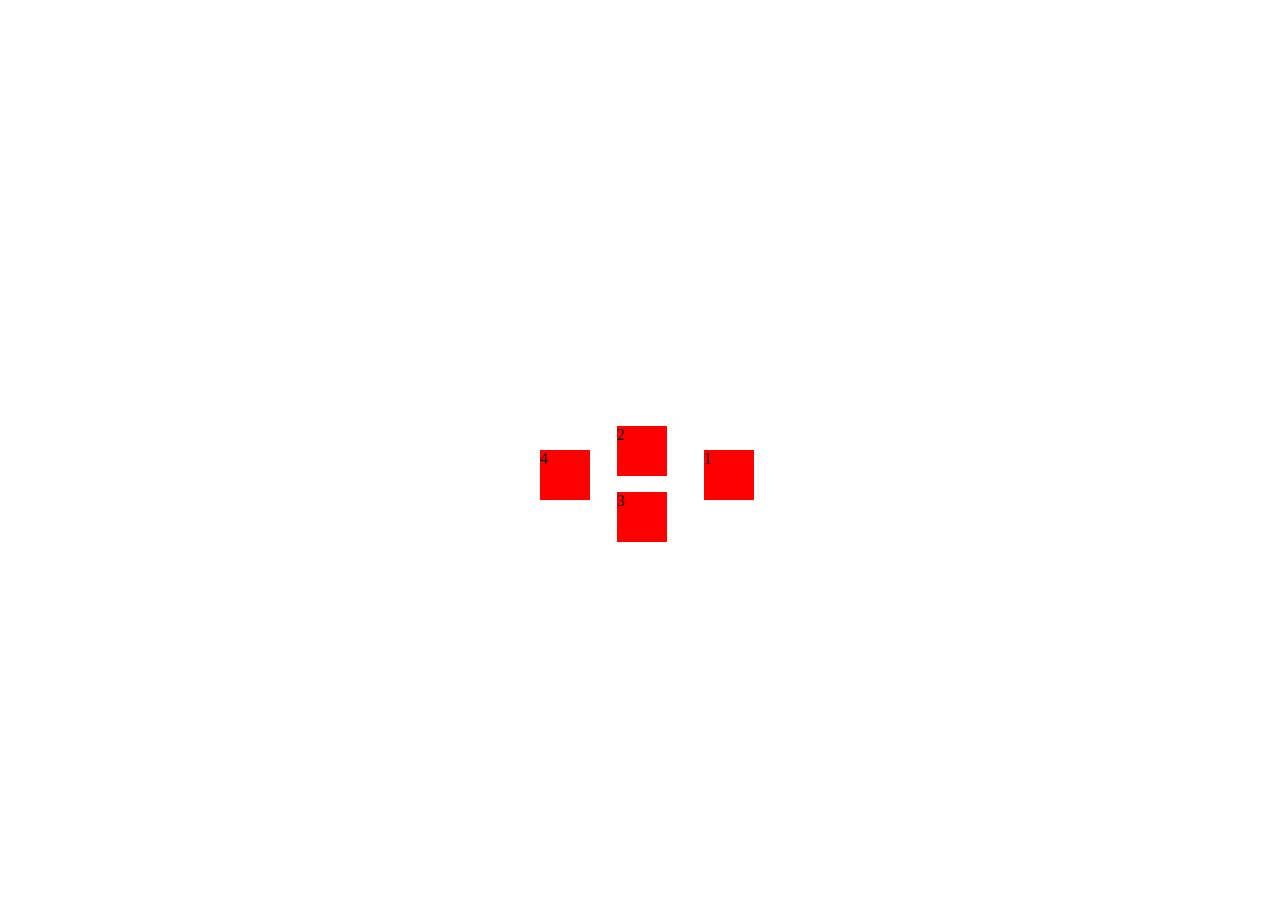
==== project/index.html @ bd3d5cb5 "commit" ====
<!doctype html>
<html lang="en">
  <head>
    <meta charset="UTF-8" />
    <meta name="viewport" content="width=device-width, initial-scale=1.0" />
    <title>training</title>
    <style>
      * {
        padding: 0;
        margin: 0;
        box-sizing: border-box;
      }

      body {
        height: 100vh;
        display: flex;
        align-items: center;
        justify-content: center;
      }

      .box {
        position: relative;
        background-color: black;
        width: 200px;
      }

      .container {
        position: absolute;
        /* margin: 20px; */
        width: 50px;
        height: 50px;
        background-color: red;
      }

      .container1 {
        left: 164px;
      }

      .container2 {
        top: -24px;
        left: 77px;
      }

      .container3 {
        top: 42px;
        left: 77px;
      }
    </style>
  </head>
  <body>
    <div class="box">
      <div class="container container1">1</div>
      <div class="container container2">2</div>
      <div class="container container3">3</div>
      <div class="container container4">4</div>
    </div>
  </body>
</html>
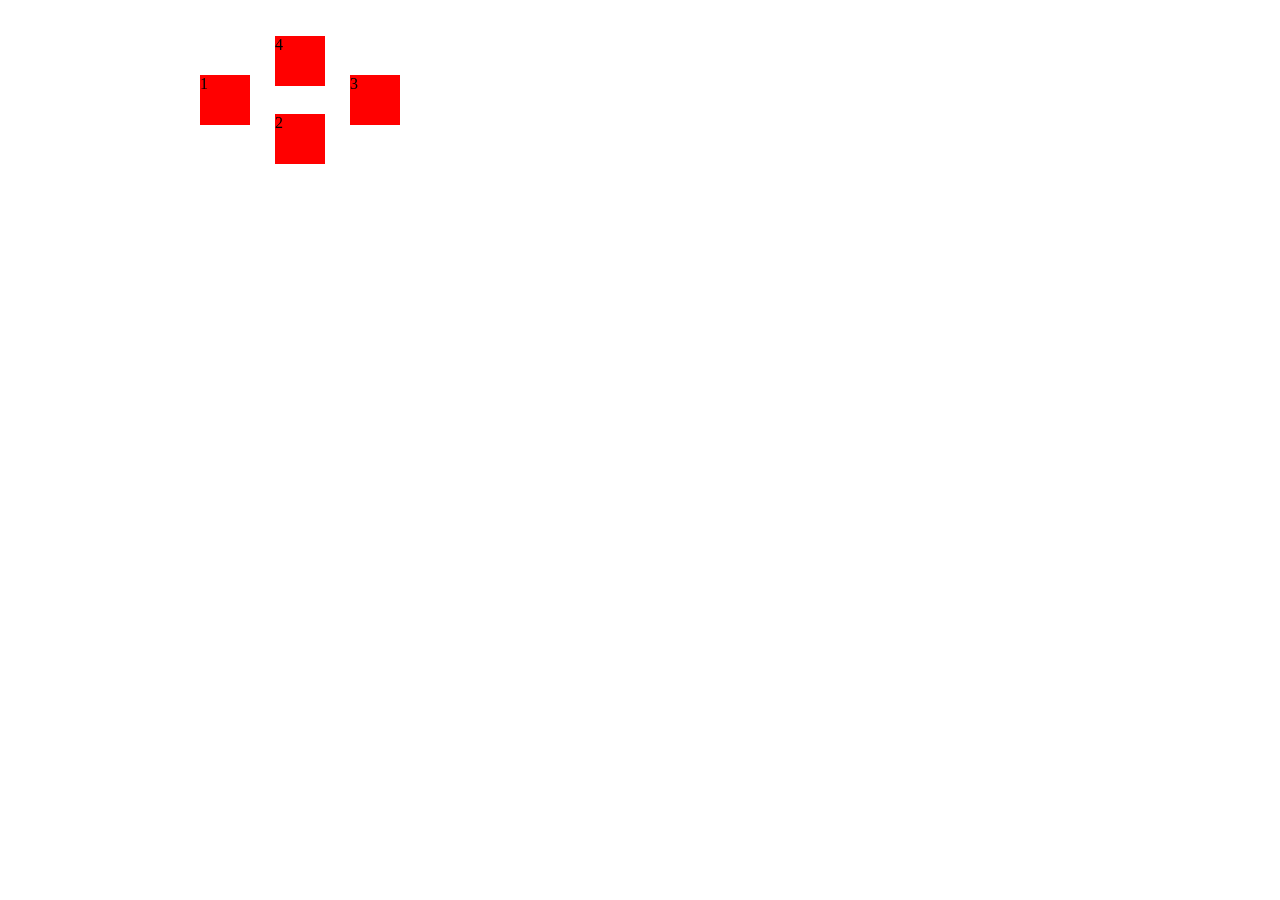
==== commit 8a21dfe1: "commit" ====
--- a/project/index.html
+++ b/project/index.html
@@ -11,39 +11,46 @@
         box-sizing: border-box;
       }
 
-      body {
-        height: 100vh;
-        display: flex;
-        align-items: center;
-        justify-content: center;
-      }
-
       .box {
-        position: relative;
-        background-color: black;
-        width: 200px;
+        display: grid;
+        grid-template-columns: repeat(3, 200px);
+        grid-template-rows: repeat(3, 200px);
+        /* row-gap: 20px; */
       }
 
       .container {
-        position: absolute;
-        /* margin: 20px; */
         width: 50px;
         height: 50px;
         background-color: red;
       }
 
       .container1 {
-        left: 164px;
+        align-self: center;
+        justify-self: start;
+        grid-column: -3;
+        grid-row: 1;
       }
 
       .container2 {
-        top: -24px;
-        left: 77px;
+        grid-column: -3;
+        grid-row: 1;
+        align-self: end;
+        justify-self: center;
+        margin-bottom: 36px;
       }
 
       .container3 {
-        top: 42px;
-        left: 77px;
+        align-self: center;
+        justify-self: end;
+        grid-column: -3;
+        grid-row: 1;
+      }
+
+      .container4 {
+        grid-column: -3;
+        grid-row: 1;
+        justify-self: center;
+        margin-top: 36px;
       }
     </style>
   </head>
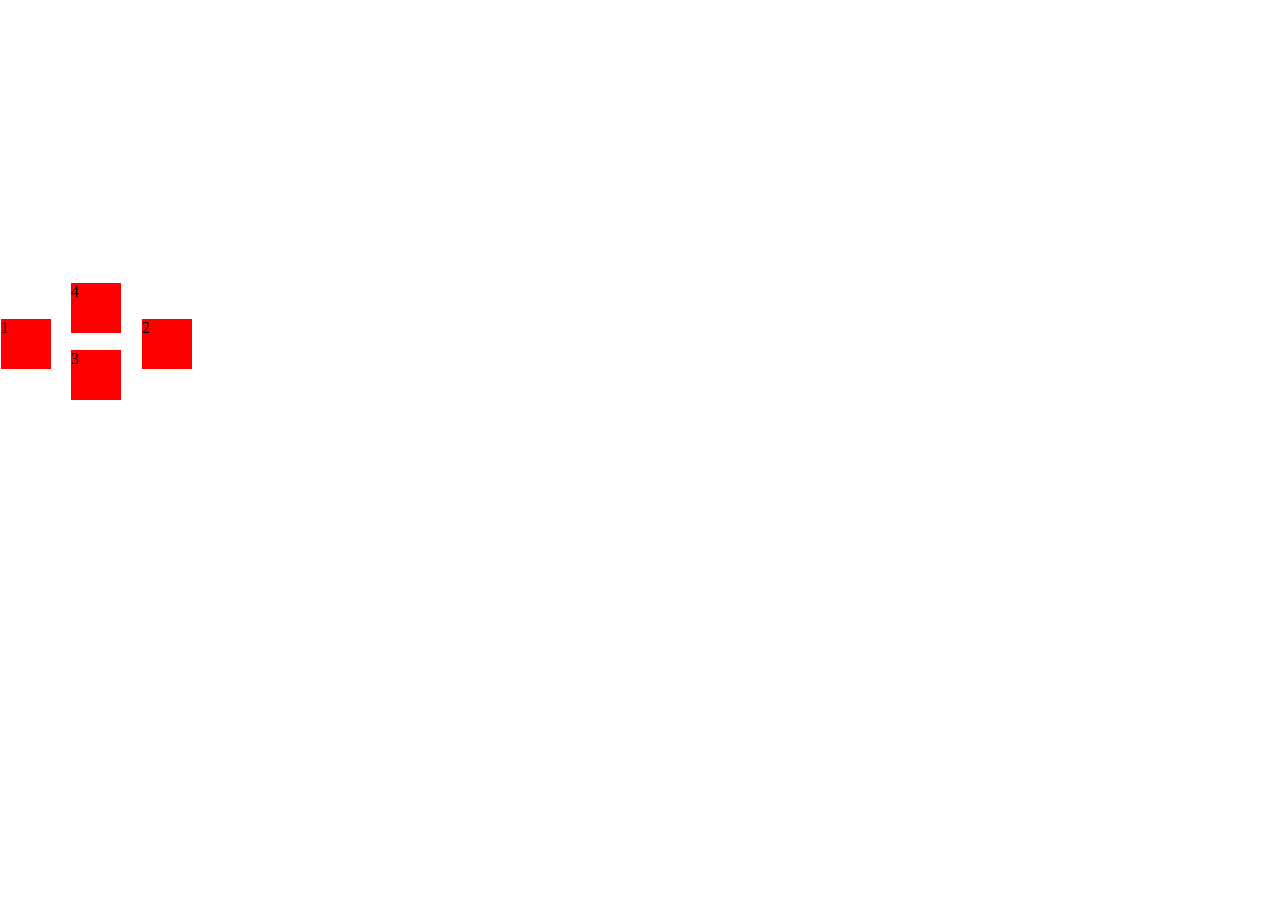
==== commit 8e1b7177: "commit" ====
--- a/project/index.html
+++ b/project/index.html
@@ -13,9 +13,10 @@
 
       .box {
         display: grid;
-        grid-template-columns: repeat(3, 200px);
-        grid-template-rows: repeat(3, 200px);
-        /* row-gap: 20px; */
+        justify-self: center;
+        grid-template-columns: repeat(3, 51px);
+        grid-template-rows: repeat(3, 250px);
+        column-gap: 20px;
       }
 
       .container {
@@ -25,32 +26,30 @@
       }
 
       .container1 {
+        justify-self: end;
         align-self: center;
-        justify-self: start;
-        grid-column: -3;
-        grid-row: 1;
+        grid-column: 1;
+        grid-row: 2;
+        margin-bottom: 62px;
       }
 
       .container2 {
-        grid-column: -3;
-        grid-row: 1;
-        align-self: end;
-        justify-self: center;
-        margin-bottom: 36px;
+        align-self: center;
+        grid-column: 3;
+        grid-row: 2;
+        margin-bottom: 62px;
       }
 
       .container3 {
+        grid-column: 2;
+        grid-row: 2;
         align-self: center;
-        justify-self: end;
-        grid-column: -3;
-        grid-row: 1;
       }
 
       .container4 {
-        grid-column: -3;
-        grid-row: 1;
-        justify-self: center;
-        margin-top: 36px;
+        grid-column: 2;
+        grid-row: 2;
+        margin-top: 33px;
       }
     </style>
   </head>
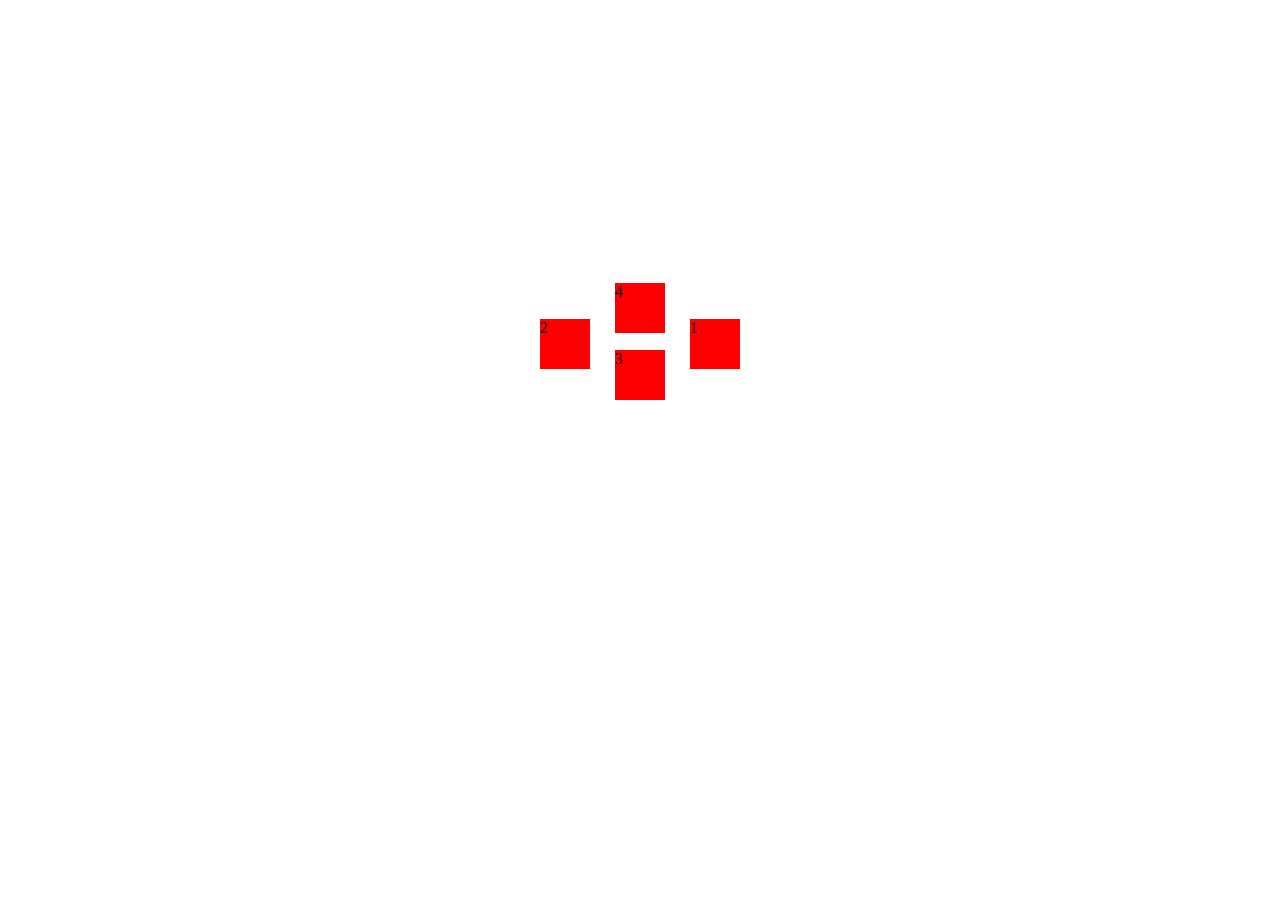
==== commit 0eb15530: "commit" ====
--- a/project/index.html
+++ b/project/index.html
@@ -13,10 +13,10 @@
 
       .box {
         display: grid;
-        justify-self: center;
-        grid-template-columns: repeat(3, 51px);
+        /* justify-self: center; */
+        justify-content: center;
+        grid-template-columns: repeat(3, 200px);
         grid-template-rows: repeat(3, 250px);
-        column-gap: 20px;
       }
 
       .container {
@@ -28,25 +28,27 @@
       .container1 {
         justify-self: end;
         align-self: center;
-        grid-column: 1;
+        grid-column: 2;
         grid-row: 2;
         margin-bottom: 62px;
       }
 
       .container2 {
         align-self: center;
-        grid-column: 3;
+        grid-column: 2;
         grid-row: 2;
         margin-bottom: 62px;
       }
 
       .container3 {
+        justify-self: center;
         grid-column: 2;
         grid-row: 2;
         align-self: center;
       }
 
       .container4 {
+        justify-self: center;
         grid-column: 2;
         grid-row: 2;
         margin-top: 33px;
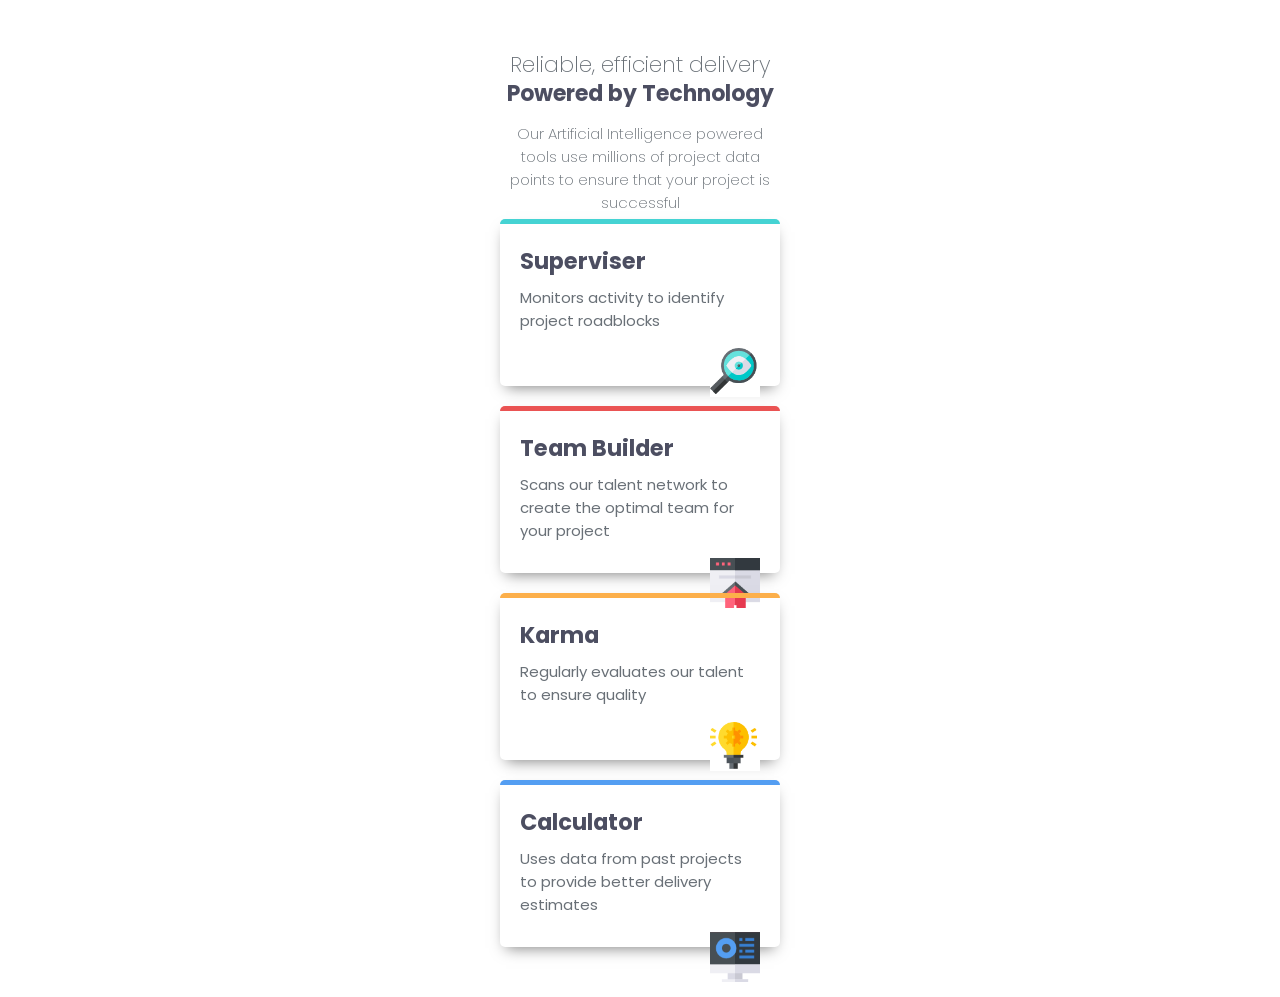
==== commit 07b4e1f6: "commit" ====
--- a/project/index.html
+++ b/project/index.html
@@ -3,64 +3,77 @@
   <head>
     <meta charset="UTF-8" />
     <meta name="viewport" content="width=device-width, initial-scale=1.0" />
+    <link rel="preconnect" href="https://fonts.googleapis.com" />
+    <link rel="preconnect" href="https://fonts.gstatic.com" crossorigin />
+    <link
+      href="https://fonts.googleapis.com/css2?family=Poppins:ital,wght@0,100;0,200;0,
+      300;0,400;0,500;0,600;0,700;0,800;0,900;1,100;1,200;1,300;1,400;1,500;1,600;1,700;1,800;1,900&display=swap"
+      rel="stylesheet"
+    />
     <title>training</title>
-    <style>
-      * {
-        padding: 0;
-        margin: 0;
-        box-sizing: border-box;
-      }
-
-      .box {
-        display: grid;
-        /* justify-self: center; */
-        justify-content: center;
-        grid-template-columns: repeat(3, 200px);
-        grid-template-rows: repeat(3, 250px);
-      }
-
-      .container {
-        width: 50px;
-        height: 50px;
-        background-color: red;
-      }
-
-      .container1 {
-        justify-self: end;
-        align-self: center;
-        grid-column: 2;
-        grid-row: 2;
-        margin-bottom: 62px;
-      }
-
-      .container2 {
-        align-self: center;
-        grid-column: 2;
-        grid-row: 2;
-        margin-bottom: 62px;
-      }
-
-      .container3 {
-        justify-self: center;
-        grid-column: 2;
-        grid-row: 2;
-        align-self: center;
-      }
-
-      .container4 {
-        justify-self: center;
-        grid-column: 2;
-        grid-row: 2;
-        margin-top: 33px;
-      }
-    </style>
+    <link rel="stylesheet" href="style.css" />
   </head>
   <body>
-    <div class="box">
-      <div class="container container1">1</div>
-      <div class="container container2">2</div>
-      <div class="container container3">3</div>
-      <div class="container container4">4</div>
-    </div>
+    <main class="main-container">
+      <header class="header">
+        <h1 class="heading-primary">
+          <span class="highlight-text">Reliable, efficient delivery</span>
+          Powered by Technology
+        </h1>
+
+        <p class="text-primary">
+          Our Artificial Intelligence powered tools use millions of project data
+          points to ensure that your project is successful
+        </p>
+      </header>
+
+      <div class="container container1">
+        <h2 class="heading-secondary">Superviser</h2>
+        <p class="container-text">
+          Monitors activity to identify project roadblocks
+        </p>
+        <img
+          class="icon supervisor-icon"
+          src="images/icon-supervisor.png"
+          alt="supervisor icon"
+        />
+      </div>
+
+      <div class="container container2">
+        <h2 class="heading-secondary">Team Builder</h2>
+        <p class="container-text">
+          Scans our talent network to create the optimal team for your project
+        </p>
+        <img
+          class="icon team-builder-icon"
+          src="images/icon-team-builder.png"
+          alt="team builder icon"
+        />
+      </div>
+
+      <div class="container container3">
+        <h2 class="heading-secondary">Karma</h2>
+        <p class="container-text">
+          Regularly evaluates our talent to ensure quality
+        </p>
+        <img
+          class="icon karma-icon"
+          src="images/icon-karma.png"
+          alt="karma icon"
+        />
+      </div>
+
+      <div class="container container4">
+        <h2 class="heading-secondary">Calculator</h2>
+        <p class="container-text">
+          Uses data from past projects to provide better delivery estimates
+        </p>
+        <img
+          class="icon calculator-icon"
+          src="images/icon-calculator.png"
+          alt="calculator icon"
+        />
+      </div>
+    </main>
   </body>
 </html>
--- a/project/style.css
+++ b/project/style.css
@@ -0,0 +1,101 @@
+/* 
+COLORS
+PRIMARY
+Red: hsl(0, 78%, 62%)
+Cyan: hsl(180, 62%, 55%)
+Orange: hsl(34, 97%, 64%)
+Blue: hsl(212, 86%, 64%)
+
+NEUTRAL
+Grey 500: hsl(234, 12%, 34%)
+Grey 400: hsl(212, 6%, 44%)
+White: hsl(0, 0%, 100%)
+
+TYPOGRAPHY
+BODY SCAN
+Font size: 15px
+
+FONTS
+Family: Poppins
+Weights: 200, 400, 600
+ */
+
+* {
+  margin: 0;
+  padding: 0;
+  box-sizing: border-box;
+}
+
+body {
+  display: grid;
+  justify-content: center;
+  font-family: "Poppins", sans-serif;
+  font-size: 15px;
+}
+
+/* MOBILE APPROACH */
+.main-container {
+  margin: 50px;
+  display: grid;
+  /* justify-items: center; */
+  grid-template-rows: 149px 167px 167px 167px 167px;
+  grid-template-columns: 280px;
+  text-align: center;
+  row-gap: 20px;
+}
+
+.heading-primary {
+  font-size: 22px;
+  line-height: 29px;
+  color: hsl(234, 12%, 34%);
+  margin-bottom: 14px;
+}
+
+.highlight-text {
+  color: hsl(212, 6%, 44%);
+  font-weight: 200;
+}
+
+.text-primary {
+  color: hsl(212, 6%, 44%);
+  font-weight: 200;
+}
+
+.container {
+  /* border: 1px solid black; */
+  border-radius: 5px;
+  padding: 20px;
+  text-align: left;
+  box-shadow: 0px 7px 14px -6px rgba(0, 0, 0, 0.5);
+}
+
+.heading-secondary {
+  color: hsl(234, 12%, 34%);
+  margin-bottom: 8px;
+}
+
+.container-text {
+  color: hsl(212, 6%, 44%);
+  margin-bottom: 16px;
+}
+
+.icon {
+  width: 50px;
+  margin-left: 190px;
+}
+
+.container1 {
+  border-top: 5px solid hsl(180, 62%, 55%);
+}
+
+.container2 {
+  border-top: 5px solid hsl(0, 78%, 62%);
+}
+
+.container3 {
+  border-top: 5px solid hsl(34, 97%, 64%);
+}
+
+.container4 {
+  border-top: 5px solid hsl(212, 86%, 64%);
+}
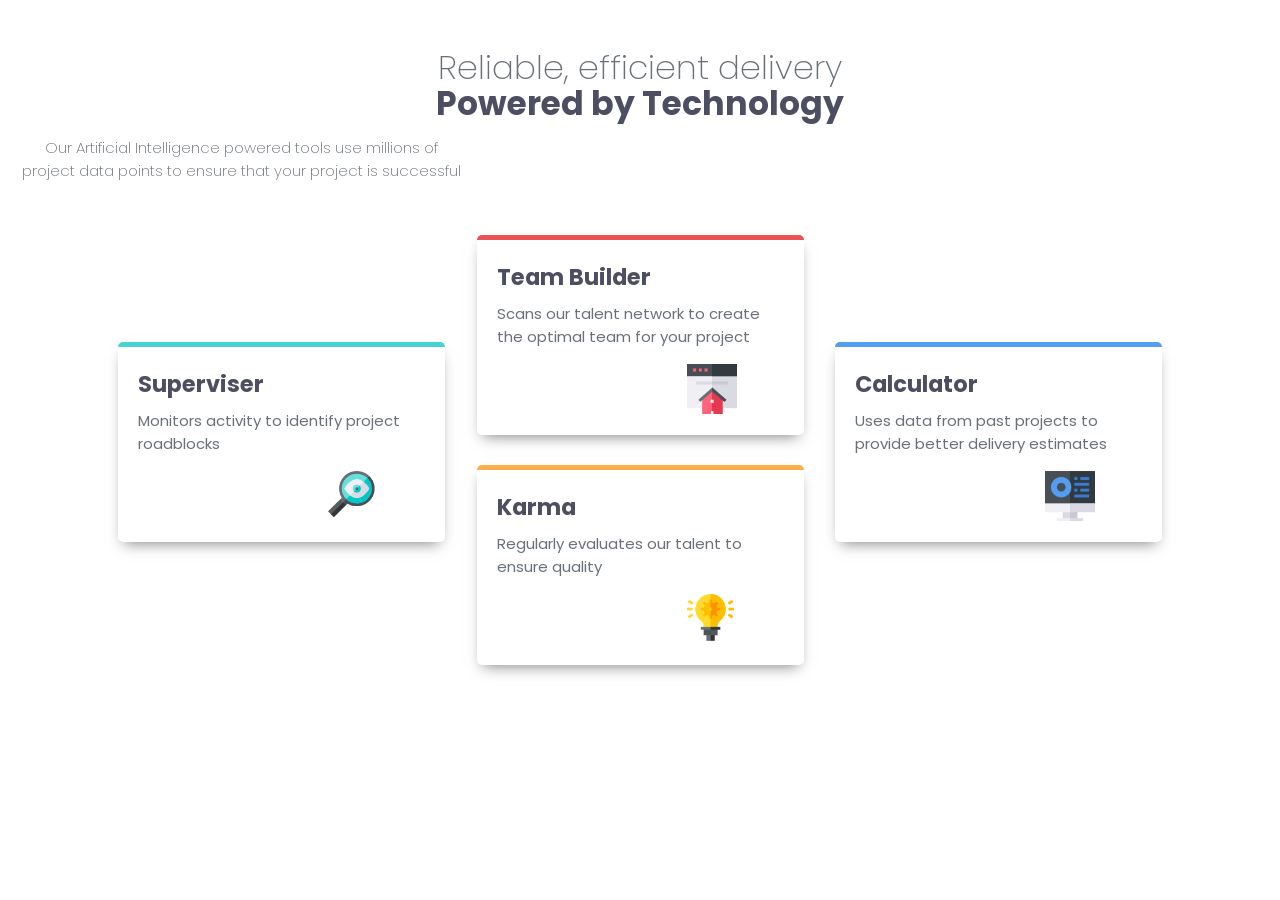
==== commit 2869417d: "commit" ====
--- a/project/index.html
+++ b/project/index.html
@@ -17,7 +17,7 @@
     <main class="main-container">
       <header class="header">
         <h1 class="heading-primary">
-          <span class="highlight-text">Reliable, efficient delivery</span>
+          <span class="highlight-text">Reliable, efficient delivery</span></br>
           Powered by Technology
         </h1>
 
--- a/project/style.css
+++ b/project/style.css
@@ -34,68 +34,122 @@
 }
 
 /* MOBILE APPROACH */
-.main-container {
-  margin: 50px;
-  display: grid;
-  /* justify-items: center; */
-  grid-template-rows: 149px 167px 167px 167px 167px;
-  grid-template-columns: 280px;
-  text-align: center;
-  row-gap: 20px;
+@media (min-width: 375px) {
+  .main-container {
+    margin: 50px;
+    display: grid;
+    /* justify-items: center; */
+    grid-template-rows: 149px 190px 190px 190px 190px;
+    grid-template-columns: 280px;
+    text-align: center;
+    row-gap: 20px;
+  }
+
+  .heading-primary {
+    font-size: 22px;
+    line-height: 29px;
+    color: hsl(234, 12%, 34%);
+    margin-bottom: 14px;
+  }
+
+  .highlight-text {
+    color: hsl(212, 6%, 44%);
+    font-weight: 200;
+  }
+
+  .text-primary {
+    color: hsl(212, 6%, 44%);
+    font-weight: 200;
+  }
+
+  .container {
+    /* border: 1px solid black; */
+    border-radius: 5px;
+    padding: 20px;
+    text-align: left;
+    box-shadow: 0px 7px 14px -6px rgba(0, 0, 0, 0.5);
+  }
+
+  .container1 {
+    border-top: 5px solid hsl(180, 62%, 55%);
+  }
+
+  .container2 {
+    border-top: 5px solid hsl(0, 78%, 62%);
+  }
+
+  .container3 {
+    border-top: 5px solid hsl(34, 97%, 64%);
+  }
+
+  .container4 {
+    border-top: 5px solid hsl(212, 86%, 64%);
+  }
+
+  .heading-secondary {
+    color: hsl(234, 12%, 34%);
+    margin-bottom: 8px;
+  }
+
+  .container-text {
+    color: hsl(212, 6%, 44%);
+    margin-bottom: 16px;
+  }
+
+  .icon {
+    width: 50px;
+    margin-left: 190px;
+  }
 }
 
-.heading-primary {
-  font-size: 22px;
-  line-height: 29px;
-  color: hsl(234, 12%, 34%);
-  margin-bottom: 14px;
+@media (min-width: 500px) {
+  .main-container {
+    grid-template-columns: 1238px;
+    grid-template-rows: 784px;
+    margin-top: 50px;
+  }
+
+  .header {
+    grid-column: 1;
+    grid-row: 1;
+  }
+
+  .heading-primary {
+    font-size: 33px;
+    line-height: 36px;
+  }
+
+  .text-primary {
+    width: 441px;
+    justify-self: center;
+  }
+
+  .container {
+    grid-column: 1;
+    grid-row: 1;
+    width: 327px;
+    height: 200px;
+  }
+
+  .container1 {
+    align-self: center;
+    margin-left: 97px;
+  }
+
+  .container2 {
+    justify-self: center;
+    margin-top: 185px;
+  }
+
+  .container3 {
+    align-self: end;
+    justify-self: center;
+    margin-bottom: 169px;
+  }
+
+  .container4 {
+    justify-self: end;
+    align-self: center;
+    margin-right: 97px;
+  }
 }
-
-.highlight-text {
-  color: hsl(212, 6%, 44%);
-  font-weight: 200;
-}
-
-.text-primary {
-  color: hsl(212, 6%, 44%);
-  font-weight: 200;
-}
-
-.container {
-  /* border: 1px solid black; */
-  border-radius: 5px;
-  padding: 20px;
-  text-align: left;
-  box-shadow: 0px 7px 14px -6px rgba(0, 0, 0, 0.5);
-}
-
-.heading-secondary {
-  color: hsl(234, 12%, 34%);
-  margin-bottom: 8px;
-}
-
-.container-text {
-  color: hsl(212, 6%, 44%);
-  margin-bottom: 16px;
-}
-
-.icon {
-  width: 50px;
-  margin-left: 190px;
-}
-
-.container1 {
-  border-top: 5px solid hsl(180, 62%, 55%);
-}
-
-.container2 {
-  border-top: 5px solid hsl(0, 78%, 62%);
-}
-
-.container3 {
-  border-top: 5px solid hsl(34, 97%, 64%);
-}
-
-.container4 {
-  border-top: 5px solid hsl(212, 86%, 64%);
-}
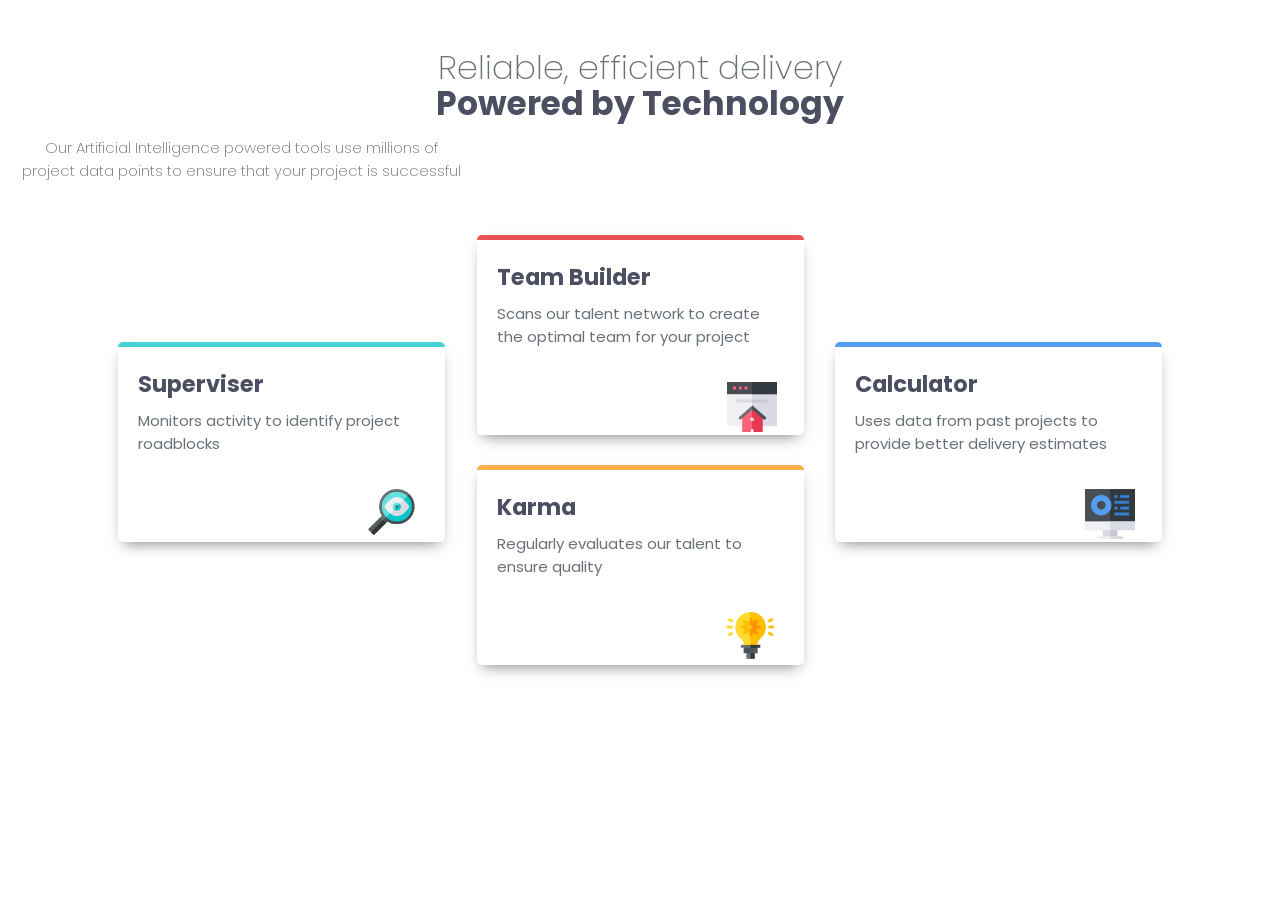
==== commit 4fb6c477: "commit" ====
--- a/project/index.html
+++ b/project/index.html
@@ -10,7 +10,7 @@
       300;0,400;0,500;0,600;0,700;0,800;0,900;1,100;1,200;1,300;1,400;1,500;1,600;1,700;1,800;1,900&display=swap"
       rel="stylesheet"
     />
-    <title>training</title>
+    <title>four card feature section</title>
     <link rel="stylesheet" href="style.css" />
   </head>
   <body>
--- a/project/style.css
+++ b/project/style.css
@@ -34,75 +34,74 @@
 }
 
 /* MOBILE APPROACH */
-@media (min-width: 375px) {
-  .main-container {
-    margin: 50px;
-    display: grid;
-    /* justify-items: center; */
-    grid-template-rows: 149px 190px 190px 190px 190px;
-    grid-template-columns: 280px;
-    text-align: center;
-    row-gap: 20px;
-  }
 
-  .heading-primary {
-    font-size: 22px;
-    line-height: 29px;
-    color: hsl(234, 12%, 34%);
-    margin-bottom: 14px;
-  }
-
-  .highlight-text {
-    color: hsl(212, 6%, 44%);
-    font-weight: 200;
-  }
-
-  .text-primary {
-    color: hsl(212, 6%, 44%);
-    font-weight: 200;
-  }
-
-  .container {
-    /* border: 1px solid black; */
-    border-radius: 5px;
-    padding: 20px;
-    text-align: left;
-    box-shadow: 0px 7px 14px -6px rgba(0, 0, 0, 0.5);
-  }
-
-  .container1 {
-    border-top: 5px solid hsl(180, 62%, 55%);
-  }
-
-  .container2 {
-    border-top: 5px solid hsl(0, 78%, 62%);
-  }
-
-  .container3 {
-    border-top: 5px solid hsl(34, 97%, 64%);
-  }
-
-  .container4 {
-    border-top: 5px solid hsl(212, 86%, 64%);
-  }
-
-  .heading-secondary {
-    color: hsl(234, 12%, 34%);
-    margin-bottom: 8px;
-  }
-
-  .container-text {
-    color: hsl(212, 6%, 44%);
-    margin-bottom: 16px;
-  }
-
-  .icon {
-    width: 50px;
-    margin-left: 190px;
-  }
+.main-container {
+  margin: 50px;
+  display: grid;
+  /* justify-items: center; */
+  grid-template-rows: 149px 190px 190px 190px 190px;
+  grid-template-columns: 280px;
+  text-align: center;
+  row-gap: 20px;
 }
 
-@media (min-width: 500px) {
+.heading-primary {
+  font-size: 22px;
+  line-height: 29px;
+  color: hsl(234, 12%, 34%);
+  margin-bottom: 14px;
+}
+
+.highlight-text {
+  color: hsl(212, 6%, 44%);
+  font-weight: 200;
+}
+
+.text-primary {
+  color: hsl(212, 6%, 44%);
+  font-weight: 200;
+}
+
+.container {
+  /* border: 1px solid black; */
+  border-radius: 5px;
+  padding: 20px;
+  text-align: left;
+  box-shadow: 0px 7px 14px -6px rgba(0, 0, 0, 0.5);
+}
+
+.container1 {
+  border-top: 5px solid hsl(180, 62%, 55%);
+}
+
+.container2 {
+  border-top: 5px solid hsl(0, 78%, 62%);
+}
+
+.container3 {
+  border-top: 5px solid hsl(34, 97%, 64%);
+}
+
+.container4 {
+  border-top: 5px solid hsl(212, 86%, 64%);
+}
+
+.heading-secondary {
+  color: hsl(234, 12%, 34%);
+  margin-bottom: 8px;
+}
+
+.container-text {
+  color: hsl(212, 6%, 44%);
+  margin-bottom: 16px;
+}
+
+.icon {
+  width: 50px;
+  margin-left: 190px;
+}
+
+@media (min-width: 1200px) {
   .main-container {
     grid-template-columns: 1238px;
     grid-template-rows: 784px;
@@ -152,4 +151,9 @@
     align-self: center;
     margin-right: 97px;
   }
+
+  .icon {
+    margin-left: 230px;
+    margin-top: 18px;
+  }
 }
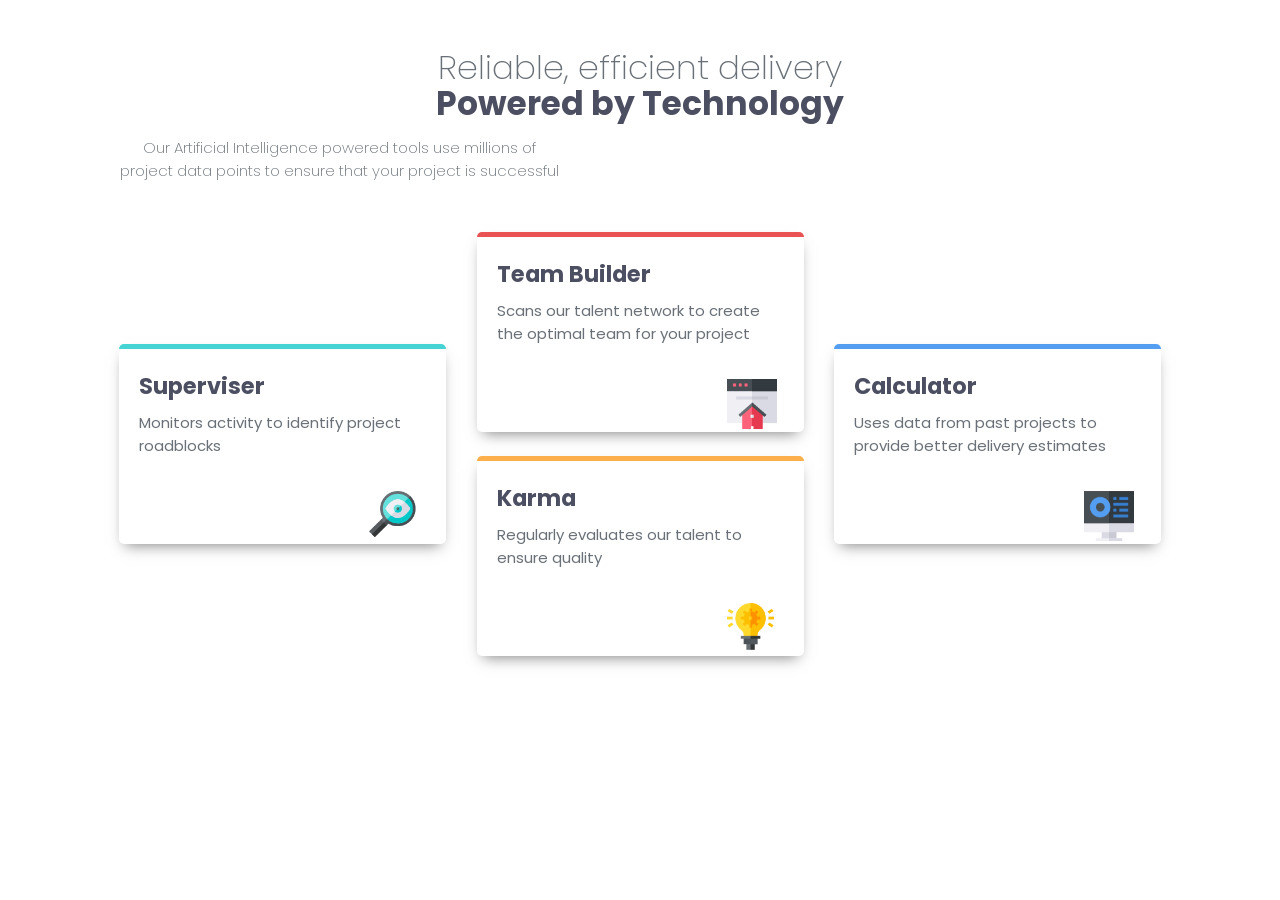
==== commit b148e932: "commit" ====
--- a/project/index.html
+++ b/project/index.html
@@ -17,7 +17,7 @@
     <main class="main-container">
       <header class="header">
         <h1 class="heading-primary">
-          <span class="highlight-text">Reliable, efficient delivery</span></br>
+          <span class="highlight-text">Reliable, efficient delivery</span><br />
           Powered by Technology
         </h1>
 
--- a/project/style.css
+++ b/project/style.css
@@ -101,11 +101,12 @@
   margin-left: 190px;
 }
 
-@media (min-width: 1200px) {
+@media (min-width: 500px) {
   .main-container {
-    grid-template-columns: 1238px;
-    grid-template-rows: 784px;
+    grid-template-columns: 1042px;
+    grid-template-rows: 182px 424px;
     margin-top: 50px;
+    row-gap: 0;
   }
 
   .header {
@@ -125,31 +126,27 @@
 
   .container {
     grid-column: 1;
-    grid-row: 1;
+    grid-row: 2;
     width: 327px;
     height: 200px;
-  }
-
-  .container1 {
-    align-self: center;
-    margin-left: 97px;
-  }
-
-  .container2 {
-    justify-self: center;
-    margin-top: 185px;
   }
 
   .container3 {
     align-self: end;
     justify-self: center;
-    margin-bottom: 169px;
+  }
+
+  .container1 {
+    align-self: center;
   }
 
   .container4 {
     justify-self: end;
     align-self: center;
-    margin-right: 97px;
+  }
+
+  .container2 {
+    justify-self: center;
   }
 
   .icon {
